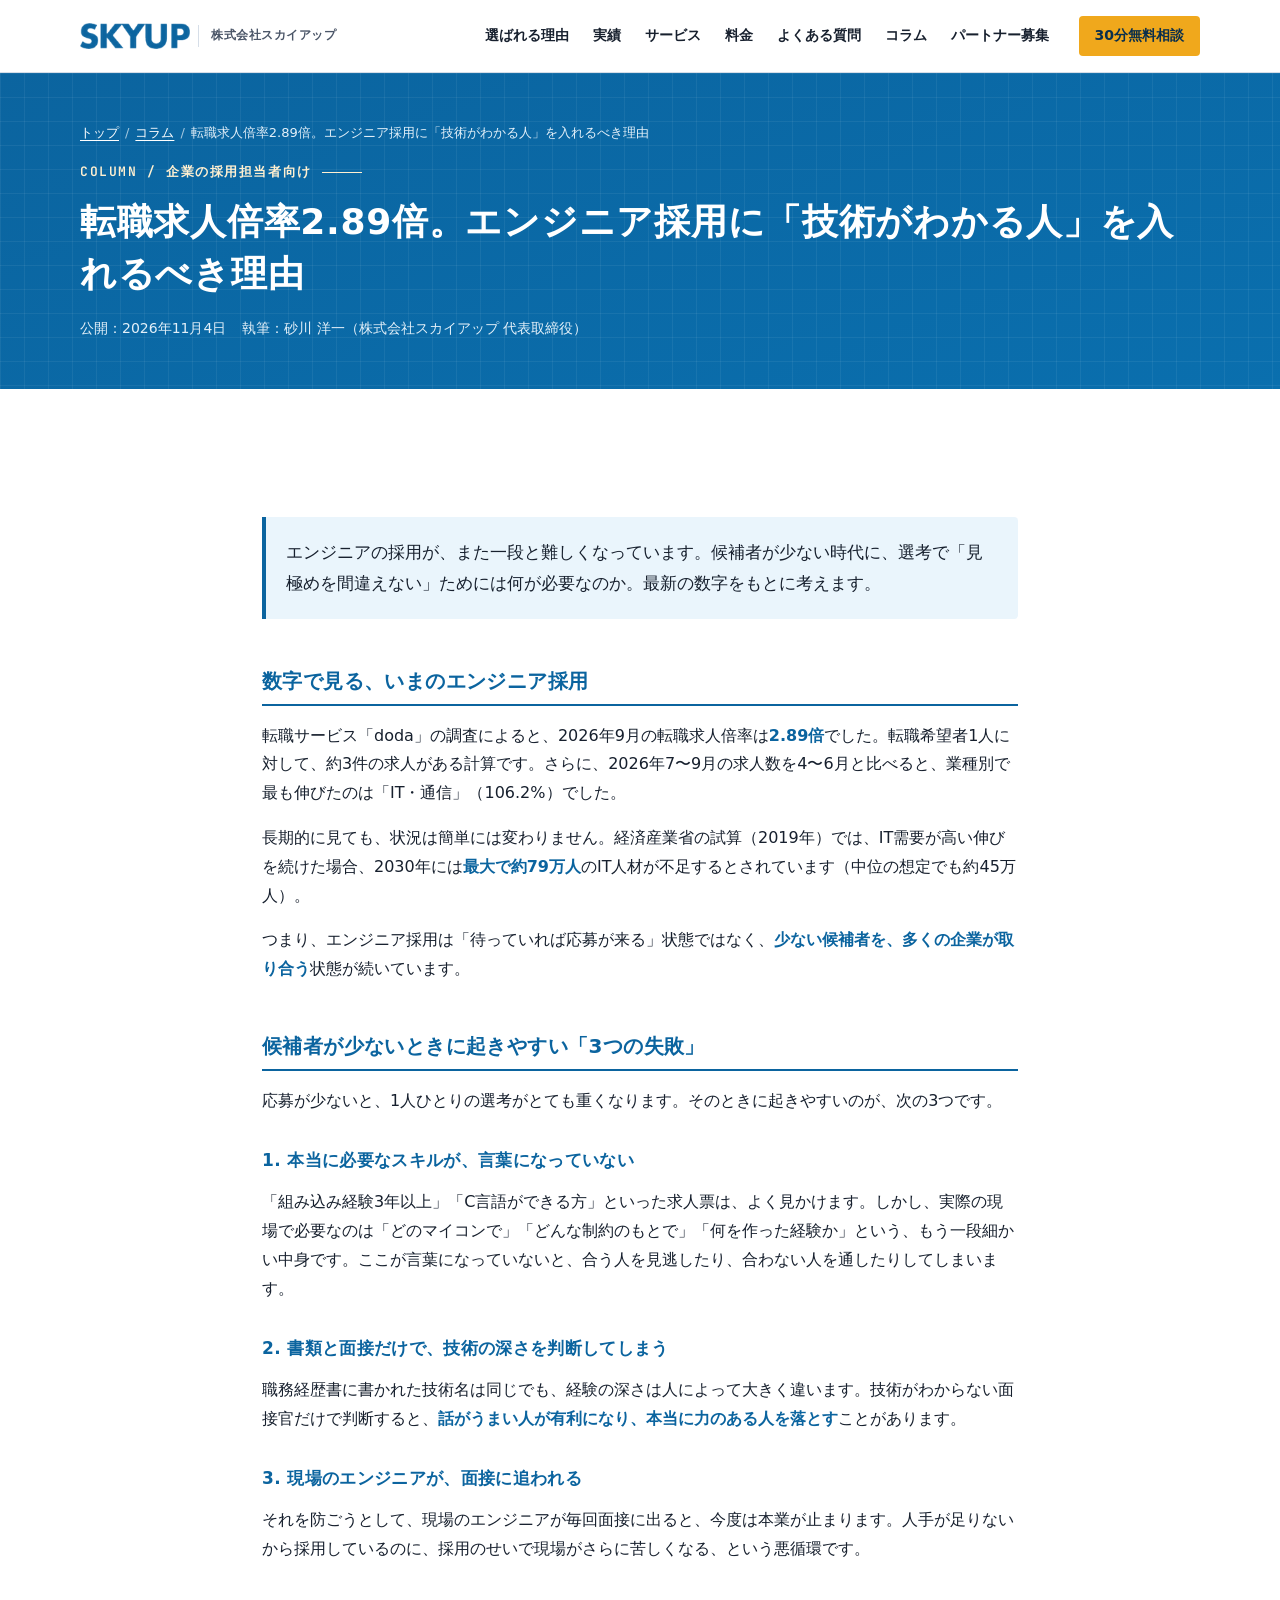
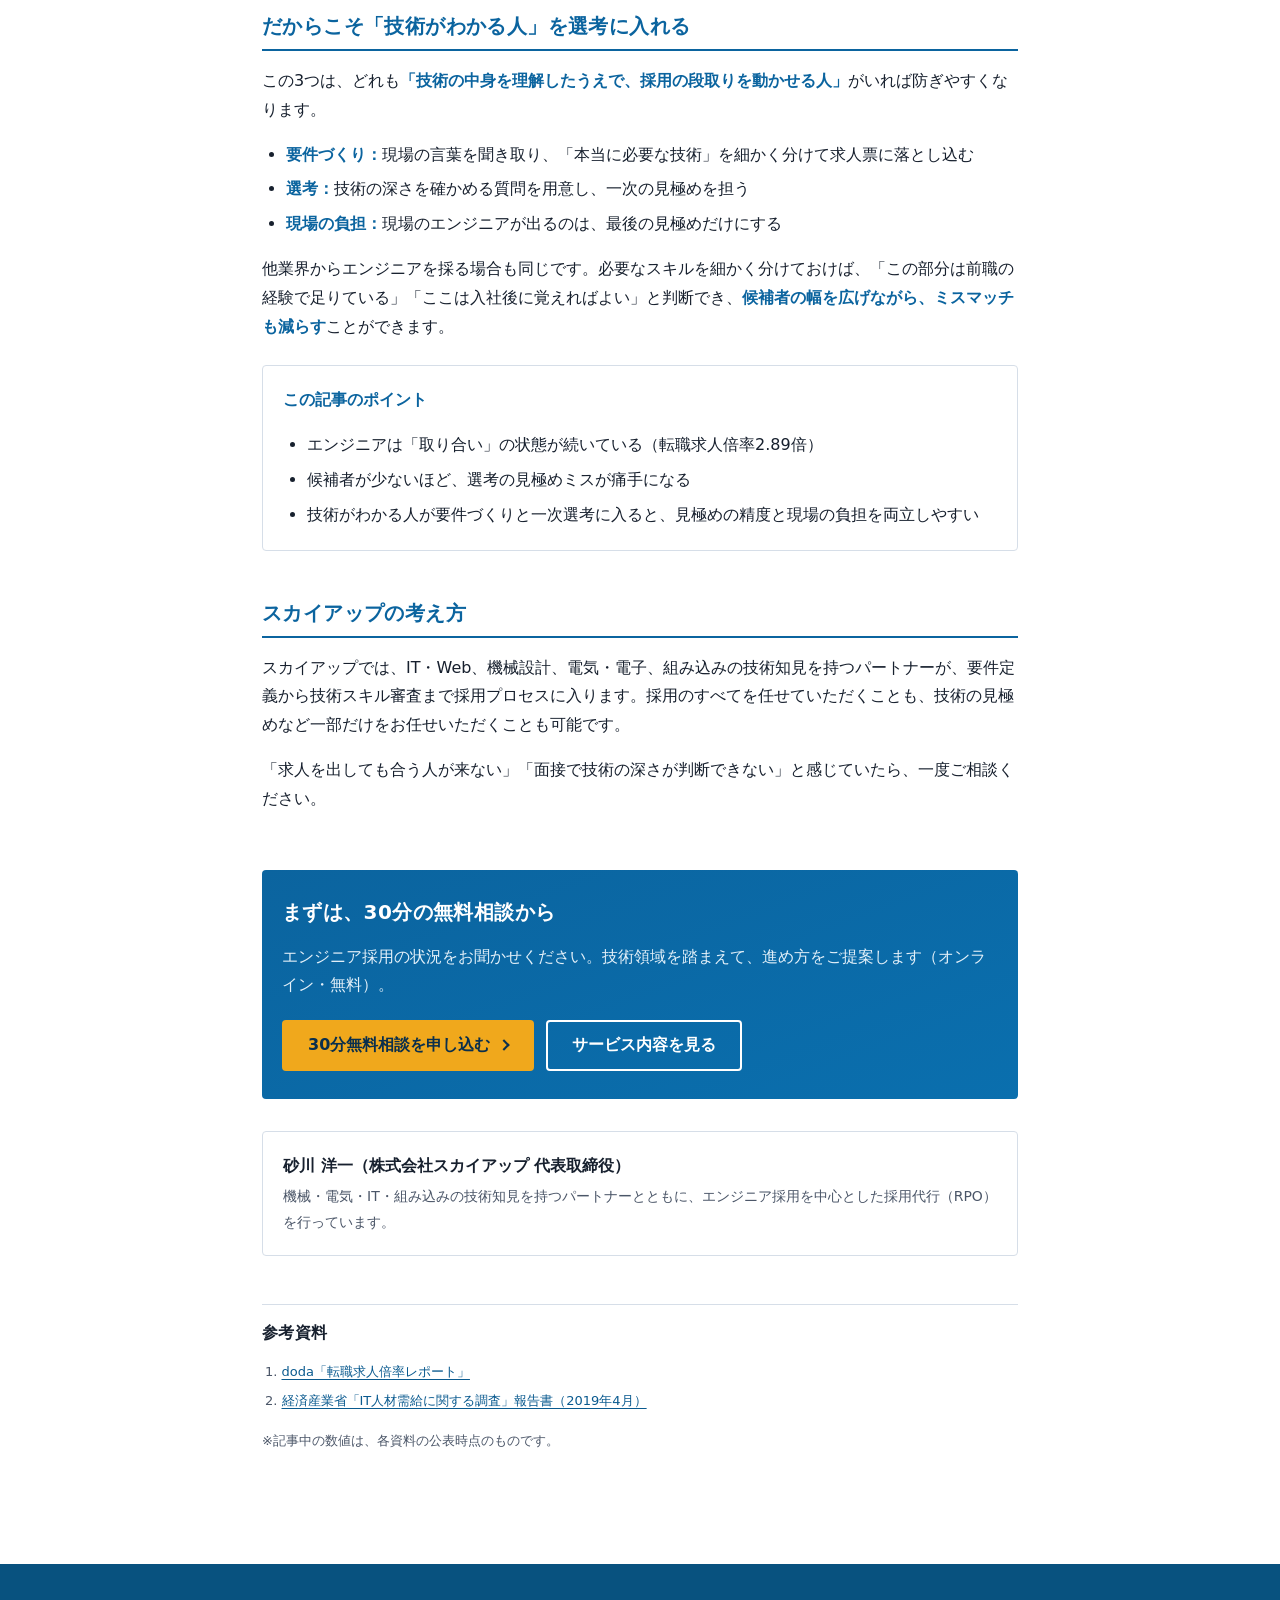
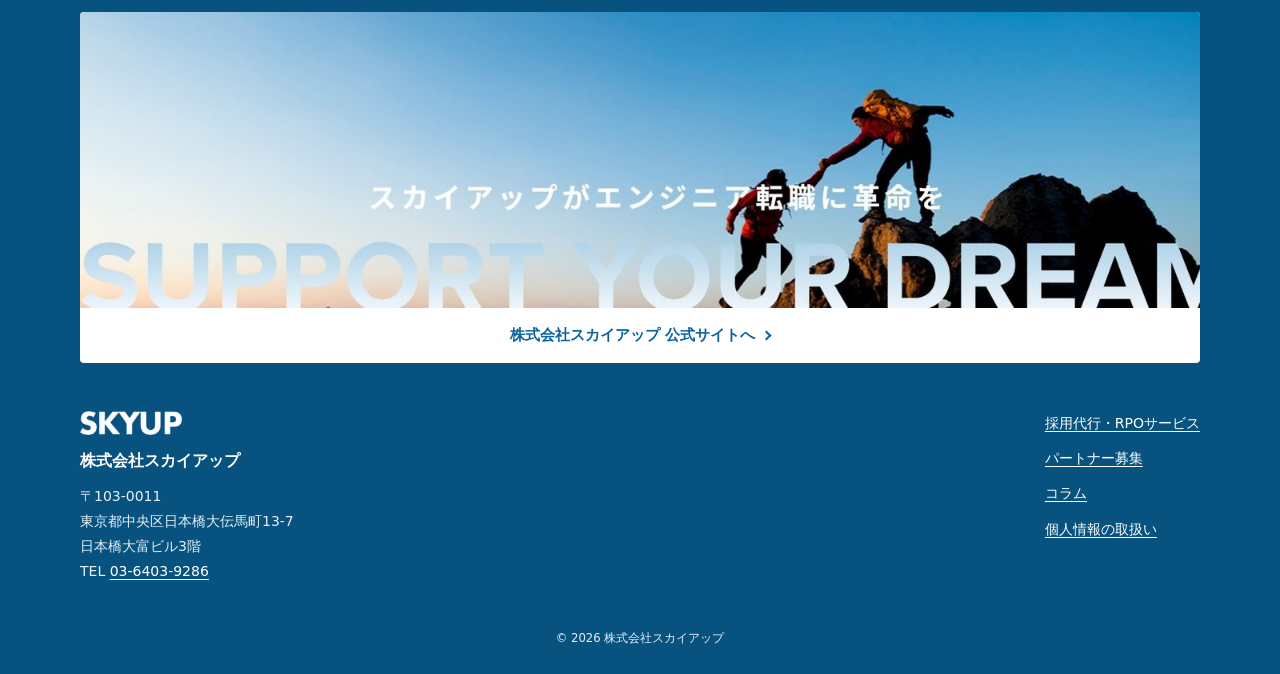
==== column-2026-11-engineer-hiring-tech-screening.html @ eaa18b68 "Add column section, first article draft, and content operations playbook Co-Authored-By: Claude Opus" ====
<!doctype html>
<html lang="ja">
<head>
  <meta charset="utf-8">
  <meta name="viewport" content="width=device-width, initial-scale=1">
  <title>転職求人倍率2.89倍。エンジニア採用に「技術がわかる人」を入れるべき理由｜株式会社スカイアップ</title>
  <meta name="description" content="2026年9月の転職求人倍率は2.89倍。候補者が少ない今、エンジニア採用で起きやすい3つの失敗と、技術がわかる人を選考に入れる効果を解説します。">
  <link rel="canonical" href="https://lp.skyupinc.com/column-2026-11-engineer-hiring-tech-screening.html">
  <meta property="og:type" content="article">
  <meta property="og:locale" content="ja_JP">
  <meta property="og:site_name" content="株式会社スカイアップ">
  <meta property="og:title" content="転職求人倍率2.89倍。エンジニア採用に「技術がわかる人」を入れるべき理由">
  <meta property="og:description" content="2026年9月の転職求人倍率は2.89倍。候補者が少ない今、エンジニア採用で起きやすい3つの失敗と、技術がわかる人を選考に入れる効果を解説します。">
  <meta property="og:url" content="https://lp.skyupinc.com/column-2026-11-engineer-hiring-tech-screening.html">
  <meta property="og:image" content="https://lp.skyupinc.com/assets/img/ogp.png">
  <meta name="twitter:card" content="summary_large_image">
  <meta name="theme-color" content="#0b649f">
  <link rel="icon" href="assets/img/favicon.svg" type="image/svg+xml">
  <link rel="icon" href="assets/img/favicon-32.png" sizes="32x32" type="image/png">
  <link rel="apple-touch-icon" href="assets/img/apple-touch-icon.png">
  <link rel="preconnect" href="https://fonts.googleapis.com">
  <link rel="preconnect" href="https://fonts.gstatic.com" crossorigin>
  <link rel="stylesheet" href="https://fonts.googleapis.com/css2?family=JetBrains+Mono:wght@400;600&display=swap">
  <link rel="stylesheet" href="assets/css/style.css">
  <script src="config.js" defer></script>
  <script src="assets/js/site.js" defer></script>
  <script type="application/ld+json">{"@context": "https://schema.org", "@type": "Article", "headline": "転職求人倍率2.89倍。エンジニア採用に「技術がわかる人」を入れるべき理由", "description": "2026年9月の転職求人倍率は2.89倍。候補者が少ない今、エンジニア採用で起きやすい3つの失敗と、技術がわかる人を選考に入れる効果を解説します。", "datePublished": "2026-11-04", "dateModified": "2026-11-04", "author": {"@type": "Person", "name": "砂川 洋一"}, "publisher": {"@type": "Organization", "name": "株式会社スカイアップ"}, "mainEntityOfPage": "https://lp.skyupinc.com/column-2026-11-engineer-hiring-tech-screening.html", "image": "https://lp.skyupinc.com/assets/img/ogp.png"}</script>
</head>
<body data-page="column">
  <a class="skip-link" href="#main">本文へスキップ</a>
  <header class="site-header" id="site-header">
    <noscript><div class="header-inner"><a class="brand" href="index.html">株式会社スカイアップ</a></div></noscript>
  </header>

  <main id="main">
    <section class="page-hero" aria-labelledby="page-title">
      <div class="container">
        <nav class="breadcrumb" aria-label="パンくずリスト"><ol><li><a href="index.html">トップ</a></li><li><a href="column.html">コラム</a></li><li>転職求人倍率2.89倍。エンジニア採用に「技術がわかる人」を入れるべき理由</li></ol></nav>
        <p class="eyebrow">COLUMN / 企業の採用担当者向け</p>
        <h1 class="page-title" id="page-title">転職求人倍率2.89倍。エンジニア採用に「技術がわかる人」を入れるべき理由</h1>
        <p class="article-meta"><span>公開：<time datetime="2026-11-04">2026年11月4日</time></span><span>執筆：砂川 洋一（株式会社スカイアップ 代表取締役）</span></p>
      </div>
    </section>
    <section class="section">
      <article class="container prose">
        <p class="article-lead">エンジニアの採用が、また一段と難しくなっています。候補者が少ない時代に、選考で「見極めを間違えない」ためには何が必要なのか。最新の数字をもとに考えます。</p>

        <h2>数字で見る、いまのエンジニア採用</h2>
        <p>転職サービス「doda」の調査によると、2026年9月の転職求人倍率は<strong>2.89倍</strong>でした。転職希望者1人に対して、約3件の求人がある計算です。さらに、2026年7〜9月の求人数を4〜6月と比べると、業種別で最も伸びたのは「IT・通信」（106.2%）でした。</p>
        <p>長期的に見ても、状況は簡単には変わりません。経済産業省の試算（2019年）では、IT需要が高い伸びを続けた場合、2030年には<strong>最大で約79万人</strong>のIT人材が不足するとされています（中位の想定でも約45万人）。</p>
        <p>つまり、エンジニア採用は「待っていれば応募が来る」状態ではなく、<strong>少ない候補者を、多くの企業が取り合う</strong>状態が続いています。</p>

        <h2>候補者が少ないときに起きやすい「3つの失敗」</h2>
        <p>応募が少ないと、1人ひとりの選考がとても重くなります。そのときに起きやすいのが、次の3つです。</p>
        <h3>1. 本当に必要なスキルが、言葉になっていない</h3>
        <p>「組み込み経験3年以上」「C言語ができる方」といった求人票は、よく見かけます。しかし、実際の現場で必要なのは「どのマイコンで」「どんな制約のもとで」「何を作った経験か」という、もう一段細かい中身です。ここが言葉になっていないと、合う人を見逃したり、合わない人を通したりしてしまいます。</p>
        <h3>2. 書類と面接だけで、技術の深さを判断してしまう</h3>
        <p>職務経歴書に書かれた技術名は同じでも、経験の深さは人によって大きく違います。技術がわからない面接官だけで判断すると、<strong>話がうまい人が有利になり、本当に力のある人を落とす</strong>ことがあります。</p>
        <h3>3. 現場のエンジニアが、面接に追われる</h3>
        <p>それを防ごうとして、現場のエンジニアが毎回面接に出ると、今度は本業が止まります。人手が足りないから採用しているのに、採用のせいで現場がさらに苦しくなる、という悪循環です。</p>

        <h2>だからこそ「技術がわかる人」を選考に入れる</h2>
        <p>この3つは、どれも<strong>「技術の中身を理解したうえで、採用の段取りを動かせる人」</strong>がいれば防ぎやすくなります。</p>
        <ul>
          <li><strong>要件づくり：</strong>現場の言葉を聞き取り、「本当に必要な技術」を細かく分けて求人票に落とし込む</li>
          <li><strong>選考：</strong>技術の深さを確かめる質問を用意し、一次の見極めを担う</li>
          <li><strong>現場の負担：</strong>現場のエンジニアが出るのは、最後の見極めだけにする</li>
        </ul>
        <p>他業界からエンジニアを採る場合も同じです。必要なスキルを細かく分けておけば、「この部分は前職の経験で足りている」「ここは入社後に覚えればよい」と判断でき、<strong>候補者の幅を広げながら、ミスマッチも減らす</strong>ことができます。</p>

        <div class="point-box">
          <p>この記事のポイント</p>
          <ul>
            <li>エンジニアは「取り合い」の状態が続いている（転職求人倍率2.89倍）</li>
            <li>候補者が少ないほど、選考の見極めミスが痛手になる</li>
            <li>技術がわかる人が要件づくりと一次選考に入ると、見極めの精度と現場の負担を両立しやすい</li>
          </ul>
        </div>

        <h2>スカイアップの考え方</h2>
        <p>スカイアップでは、IT・Web、機械設計、電気・電子、組み込みの技術知見を持つパートナーが、要件定義から技術スキル審査まで採用プロセスに入ります。採用のすべてを任せていただくことも、技術の見極めなど一部だけをお任せいただくことも可能です。</p>
        <p>「求人を出しても合う人が来ない」「面接で技術の深さが判断できない」と感じていたら、一度ご相談ください。</p>
        <aside class="article-cta">
          <h2>まずは、30分の無料相談から</h2>
          <p>エンジニア採用の状況をお聞かせください。技術領域を踏まえて、進め方をご提案します（オンライン・無料）。</p>
          <div class="btns">
            <a class="btn btn-accent btn-arrow" href="index.html#contact" data-cta="column-client">30分無料相談を申し込む</a>
            <a class="btn btn-ghost" href="index.html">サービス内容を見る</a>
          </div>
        </aside>
        <div class="author-box"><strong>砂川 洋一（株式会社スカイアップ 代表取締役）</strong>機械・電気・IT・組み込みの技術知見を持つパートナーとともに、エンジニア採用を中心とした採用代行（RPO）を行っています。</div>
        <section class="sources" aria-labelledby="src-title"><h2 id="src-title">参考資料</h2><ol><li><a href="https://doda.jp/guide/kyujin_bairitsu/" rel="noopener">doda「転職求人倍率レポート」</a></li><li><a href="https://www.meti.go.jp/policy/it_policy/jinzai/houkokusyo.pdf" rel="noopener">経済産業省「IT人材需給に関する調査」報告書（2019年4月）</a></li></ol>
          <p>※記事中の数値は、各資料の公表時点のものです。</p></section>
      </article>
    </section>
  </main>

  <footer class="site-footer" id="site-footer">
    <noscript><div class="container"><p>株式会社スカイアップ</p><p><a href="privacy.html">個人情報の取扱い</a></p></div></noscript>
  </footer>
</body>
</html>
---- assets/css/style.css ----
@charset "UTF-8";
/* =========================================================
   株式会社スカイアップ LP 共通スタイル
   - 色はすべて :root の変数で管理（ブランドカラー確定後はここだけ差し替え）
   - モバイルファースト（min-width で PC 向けを上書き）
   ========================================================= */

/* ---------- 1. デザイントークン ---------- */
:root {
  /* ▼ ブランドカラー（仮）: ここを差し替える */
  --color-primary: #0b649f;        /* メイン（ロゴの空色に合わせた青） */
  --color-primary-700: #0a5a8f;    /* リンク等の文字色 */
  --color-primary-050: #eaf5fc;    /* メインのごく薄い背景 */
  --color-brand-sky: #0081bb;      /* ロゴ背景の空色（装飾用。白文字は不可） */
  --hero-gradient: linear-gradient(160deg, #0b649f 0%, #0a6fae 100%);
  --color-accent-on-dark: #fff0d1; /* 青背景の上の小さな強調文字 */
  --color-accent: #f0a81c;         /* アクセント（CTA・強調） */
  --color-accent-hover: #ffbd3d;
  --color-on-accent: #0a2f4d;      /* アクセント上の文字色 */
  --color-accent-ink: #8a5800;     /* 白背景上でアクセント色の文字を使う場合 */

  /* ▼ ニュートラル */
  --color-bg: #ffffff;
  --color-bg-alt: #f2f8fc;
  --color-text: #17202e;
  --color-text-muted: #4b5668;
  --color-line: #d6dee8;
  --color-on-primary: #ffffff;
  --color-on-primary-muted: #e3f0f9;
  --color-grid: rgba(255, 255, 255, 0.06); /* 紺背景の方眼 */
  --color-grid-light: rgba(10, 61, 98, 0.05);

  /* ▼ 文字 */
  --font-sans: "Hiragino Sans", "Hiragino Kaku Gothic ProN", "Noto Sans JP", "Yu Gothic UI", "Yu Gothic", Meiryo, system-ui, sans-serif;
  --font-mono: "JetBrains Mono", ui-monospace, SFMono-Regular, Menlo, Consolas, monospace;

  /* ▼ 寸法 */
  --container: 1120px;
  --gutter: 20px;
  --radius: 4px;
  --header-h: 60px;
  --section-y: 72px;
}

/* ---------- 2. ベース ---------- */
*, *::before, *::after { box-sizing: border-box; }
html { -webkit-text-size-adjust: 100%; scroll-behavior: smooth; scroll-padding-top: calc(var(--header-h) + 12px); }
@media (prefers-reduced-motion: reduce) { html { scroll-behavior: auto; } }
body {
  margin: 0;
  background: var(--color-bg);
  color: var(--color-text);
  font-family: var(--font-sans);
  font-size: 16px;
  line-height: 1.8;
  overflow-wrap: anywhere;
  word-break: normal;
  line-break: strict;
}
img, svg, iframe { max-width: 100%; }
img { height: auto; display: block; }
h1, h2, h3, h4 { margin: 0; line-height: 1.45; font-feature-settings: "palt"; letter-spacing: 0.02em; }
p { margin: 0; }
ul, ol { margin: 0; padding: 0; }
figure { margin: 0; }
a { color: var(--color-primary-700); text-underline-offset: 3px; }
a:hover { text-decoration-thickness: 2px; }
:focus-visible { outline: 3px solid var(--color-accent); outline-offset: 2px; }
address { font-style: normal; }
.sr-only {
  position: absolute; width: 1px; height: 1px; padding: 0; margin: -1px;
  overflow: hidden; clip: rect(0 0 0 0); white-space: nowrap; border: 0;
}
.skip-link {
  position: absolute; left: 8px; top: -60px; z-index: 100;
  background: var(--color-accent); color: var(--color-on-accent);
  padding: 8px 14px; font-weight: 700; border-radius: var(--radius);
}
.skip-link:focus { top: 8px; }
/* 日本語の改行位置を整える: 塊ごとに折り返す */
.kw { display: inline-block; }
.mono { font-family: var(--font-mono); }
.only-pc { display: none; }

.container { width: 100%; max-width: calc(var(--container) + var(--gutter) * 2); margin: 0 auto; padding: 0 var(--gutter); }
.section { padding: var(--section-y) 0; }
.section-alt { background: var(--color-bg-alt); }
.section-dark { background: var(--color-primary); color: var(--color-on-primary); }

/* ---------- 3. ボタン ---------- */
.btn {
  display: inline-flex; align-items: center; justify-content: center; gap: 10px;
  min-height: 48px; padding: 12px 24px;
  border: 2px solid transparent; border-radius: var(--radius);
  font-weight: 700; font-size: 1rem; line-height: 1.4; text-decoration: none; text-align: center;
  transition: background-color .15s, transform .15s;
}
.btn-accent { background: var(--color-accent); color: var(--color-on-accent); }
.btn-accent:hover { background: var(--color-accent-hover); }
.btn-ghost { border-color: currentColor; color: inherit; }
.btn-lg { min-height: 60px; padding: 16px 32px; font-size: 1.0625rem; width: 100%; max-width: 420px; }
.btn-sm { min-height: 40px; padding: 8px 14px; font-size: .875rem; }
.btn-arrow::after { content: ""; width: 8px; height: 8px; border-top: 2px solid currentColor; border-right: 2px solid currentColor; transform: rotate(45deg); }

/* ---------- 4. ヘッダー ---------- */
.site-header {
  position: sticky; top: 0; z-index: 50;
  min-height: var(--header-h);
  background: rgba(255, 255, 255, .97);
  border-bottom: 1px solid var(--color-line);
}
.header-inner {
  max-width: calc(var(--container) + var(--gutter) * 2); margin: 0 auto;
  height: var(--header-h); padding: 0 var(--gutter);
  display: flex; align-items: center; gap: 12px;
}
.brand { display: flex; align-items: center; gap: 8px; color: var(--color-primary); text-decoration: none; font-weight: 700; margin-right: auto; }
.brand-logo { height: 22px; width: auto; display: block; }
.brand-sub { display: none; font-size: .75rem; color: var(--color-text-muted); font-weight: 600; letter-spacing: .04em; white-space: nowrap; }
.footer-logo { height: 24px; width: auto; margin-bottom: 12px; }
.brand-text { font-size: .875rem; letter-spacing: .02em; white-space: nowrap; }
.header-cta { white-space: nowrap; }
.menu-btn {
  width: 44px; height: 44px; margin-right: -8px; padding: 0; flex: none;
  background: none; border: 0; color: var(--color-primary); cursor: pointer;
  display: grid; place-items: center;
}
.menu-bars, .menu-bars::before, .menu-bars::after {
  display: block; width: 22px; height: 2px; background: currentColor; position: relative; transition: transform .2s, background-color .2s;
}
.menu-bars::before, .menu-bars::after { content: ""; position: absolute; left: 0; }
.menu-bars::before { top: -7px; }
.menu-bars::after { top: 7px; }
.is-open .menu-bars { background: transparent; }
.is-open .menu-bars::before { transform: translateY(7px) rotate(45deg); }
.is-open .menu-bars::after { transform: translateY(-7px) rotate(-45deg); }
.gnav {
  display: none;
  position: absolute; left: 0; right: 0; top: var(--header-h);
  background: var(--color-bg); border-bottom: 1px solid var(--color-line);
  box-shadow: 0 12px 24px rgba(10, 61, 98, .08);
}
.is-open .gnav { display: block; }
.gnav ul { list-style: none; padding: 8px var(--gutter) 16px; }
.gnav a {
  display: block; padding: 14px 4px; border-bottom: 1px solid var(--color-line);
  color: var(--color-text); text-decoration: none; font-weight: 700;
}

/* ---------- 5. 見出し・共通パーツ ---------- */
.section-head { margin-bottom: 40px; }
.eyebrow {
  display: flex; align-items: center; gap: 10px;
  font-family: var(--font-mono); font-size: .8125rem; font-weight: 600; letter-spacing: .12em;
  color: var(--color-primary-700); margin-bottom: 12px;
}
.eyebrow::after { content: ""; flex: 0 0 40px; height: 1px; background: currentColor; }
.section-dark .eyebrow { color: var(--color-accent-on-dark); }
.section-title { font-size: clamp(1.5rem, 1.1rem + 1.8vw, 2.125rem); color: var(--color-primary); }
.section-dark .section-title { color: var(--color-on-primary); }
.section-lead { margin-top: 16px; color: var(--color-text-muted); max-width: 46em; }
.section-dark .section-lead { color: var(--color-on-primary-muted); }
.note { margin-top: 20px; font-size: .8125rem; color: var(--color-text-muted); }
.todo { /* 【要記入】の目印。公開前にすべて差し替えること */
  display: inline; background: #fff4d6; color: #6b4500; padding: 0 .25em; border-radius: 2px; font-weight: 700;
}
.section-dark .todo { background: #4a3a10; color: #ffe2a3; }

/* 図面風のコーナーマーク付きカード */
.card {
  position: relative; background: var(--color-bg);
  border: 1px solid var(--color-line); border-radius: var(--radius);
  padding: 24px 20px;
}
.card::before, .card::after {
  content: ""; position: absolute; width: 10px; height: 10px; border-color: var(--color-primary); border-style: solid;
}
.card::before { top: -1px; left: -1px; border-width: 2px 0 0 2px; }
.card::after { bottom: -1px; right: -1px; border-width: 0 2px 2px 0; }
.card-title { font-size: 1.125rem; color: var(--color-primary); }
.card-text { margin-top: 8px; color: var(--color-text-muted); font-size: .9375rem; }
.card-id { font-family: var(--font-mono); font-size: .75rem; color: var(--color-text-muted); letter-spacing: .1em; margin-bottom: 6px; display: block; }

.grid { display: grid; gap: 16px; list-style: none; }

/* 画像差し替え枠 */
.ph-frame {
  display: grid; place-items: center; text-align: center;
  aspect-ratio: 3 / 2; width: 100%;
  border: 1px dashed #9aa8ba; border-radius: var(--radius);
  background:
    linear-gradient(var(--color-grid-light) 1px, transparent 1px) 0 0 / 16px 16px,
    linear-gradient(90deg, var(--color-grid-light) 1px, transparent 1px) 0 0 / 16px 16px,
    var(--color-primary-050);
  color: var(--color-text-muted); font-size: .8125rem; padding: 16px;
}
.ph-frame .mono { display: block; font-size: .75rem; letter-spacing: .08em; }

/* タグ */
.tags { display: flex; flex-wrap: wrap; gap: 8px; list-style: none; }
.tag {
  display: inline-block; padding: 4px 12px; border: 1px solid currentColor; border-radius: 2px;
  font-size: .8125rem; font-weight: 700; line-height: 1.6;
}

/* ---------- 6. ヒーロー ---------- */
.hero {
  position: relative; overflow: hidden;
  background:
    linear-gradient(var(--color-grid) 1px, transparent 1px) 0 0 / 24px 24px,
    linear-gradient(90deg, var(--color-grid) 1px, transparent 1px) 0 0 / 24px 24px,
    var(--hero-gradient);
  color: var(--color-on-primary);
  padding: 48px 0 56px;
}
.hero-inner { display: grid; gap: 32px; align-items: center; }
.hero-label { font-family: var(--font-mono); font-size: .75rem; letter-spacing: .14em; color: var(--color-accent-on-dark); margin-bottom: 16px; }
.hero-title { font-size: clamp(1.75rem, 1.1rem + 3.4vw, 3rem); line-height: 1.4; letter-spacing: .03em; }
.hero-lead { margin-top: 20px; color: var(--color-on-primary-muted); font-size: 1rem; max-width: 34em; }
.hero .tags { margin-top: 24px; color: var(--color-on-primary); }
.hero .tag { border-color: rgba(255, 255, 255, .4); font-weight: 600; }
.hero-cta { margin-top: 32px; display: flex; flex-direction: column; gap: 10px; }
.hero-cta-note { font-size: .8125rem; color: var(--color-on-primary-muted); }
.hero-visual { max-width: 420px; width: 100%; margin: 0 auto; }
.hero-visual svg { display: block; width: 100%; height: auto; }

/* 回路図風ダイアグラム */
.dg-trace { fill: none; stroke: rgba(255, 255, 255, .35); stroke-width: 1.5; }
.dg-via { fill: var(--color-accent); }
.dg-node { fill: var(--color-primary); stroke: rgba(255, 255, 255, .7); stroke-width: 1.5; }
.dg-core { fill: var(--color-accent); }
.dg-icon { fill: none; stroke: #fff; stroke-width: 2; stroke-linecap: round; stroke-linejoin: round; }
.dg-label { fill: #fff; font-family: var(--font-sans); font-size: 13px; font-weight: 700; }
.dg-sub { fill: var(--color-on-primary-muted); font-family: var(--font-mono); font-size: 9px; letter-spacing: .1em; }
.dg-core-text { fill: var(--color-on-accent); font-family: var(--font-sans); font-size: 13px; font-weight: 700; }

/* ---------- 7. 課題 ---------- */
.problems .grid { grid-template-columns: 1fr; }
.problem-card .card-title { display: flex; gap: 10px; align-items: baseline; }

/* ---------- 8. 選ばれる理由 ---------- */
.reasons-list { display: grid; gap: 56px; counter-reset: reason; list-style: none; }
.reason { display: grid; gap: 24px; align-items: center; }
.reason-num { font-family: var(--font-mono); font-size: .8125rem; font-weight: 600; letter-spacing: .12em; color: var(--color-accent-ink); }
.reason-title { margin-top: 6px; font-size: clamp(1.25rem, 1.05rem + .9vw, 1.625rem); color: var(--color-primary); }
.reason-text { margin-top: 12px; color: var(--color-text-muted); }
.reason-points { margin-top: 16px; list-style: none; display: grid; gap: 8px; }
.reason-points li { position: relative; padding-left: 20px; }
.reason-points li::before { content: ""; position: absolute; left: 2px; top: .7em; width: 8px; height: 8px; background: var(--color-accent); }
.reason-figure { background: var(--color-bg); border: 1px solid var(--color-line); border-radius: var(--radius); padding: 20px; }
.reason-figure figcaption { margin-top: 12px; font-size: .75rem; color: var(--color-text-muted); }

/* 4領域グリッド */
.domains { display: grid; grid-template-columns: repeat(2, 1fr); gap: 12px; list-style: none; }
.domain {
  display: flex; flex-direction: column; align-items: flex-start; gap: 8px;
  padding: 16px 14px; border: 1px solid var(--color-line); border-radius: var(--radius); background: var(--color-bg);
}
.domain svg { width: 40px; height: 40px; color: var(--color-primary); }
.domain-name { font-weight: 700; color: var(--color-primary); line-height: 1.5; font-size: .9375rem; }
.domain-code { font-family: var(--font-mono); font-size: .6875rem; color: var(--color-text-muted); letter-spacing: .08em; }
.icon-stroke { fill: none; stroke: currentColor; stroke-width: 2.4; stroke-linecap: round; stroke-linejoin: round; }

/* 因数分解の概念図 */
.tree { display: grid; gap: 8px; }
.tree-row { display: grid; grid-template-columns: 88px 1fr; align-items: center; gap: 12px; }
.tree-label { font-size: .75rem; font-weight: 700; color: var(--color-text-muted); text-align: right; }
.tree-nodes { display: flex; gap: 6px; }
.tree-node { flex: 1; height: 28px; border: 1px solid var(--color-primary-700); border-radius: 2px; background: var(--color-primary-050); }
.tree-row:first-child .tree-node { background: var(--color-primary); }
.tree-row:last-child .tree-node { background: var(--color-accent); border-color: var(--color-accent); height: 20px; }
.tree-arrow { margin-left: 100px; height: 14px; border-left: 1px dashed var(--color-text-muted); }

/* 工程フロー */
.process { list-style: none; display: grid; gap: 0; counter-reset: p; }
.process li {
  position: relative; padding: 10px 12px 10px 44px; font-weight: 700; color: var(--color-primary);
  border-left: 2px solid var(--color-primary); margin-left: 14px;
}
.process li::before {
  counter-increment: p; content: counter(p, decimal-leading-zero);
  position: absolute; left: -15px; top: 50%; transform: translateY(-50%);
  width: 28px; height: 28px; display: grid; place-items: center;
  background: var(--color-bg); border: 2px solid var(--color-primary); border-radius: 50%;
  font-family: var(--font-mono); font-size: .6875rem;
}
.process-note { margin-top: 12px; padding: 10px 12px; border: 1px dashed var(--color-accent-ink); color: var(--color-accent-ink); font-size: .8125rem; font-weight: 700; border-radius: var(--radius); }

/* ---------- 9. 実績 ---------- */
.stats { display: grid; gap: 1px; background: rgba(255, 255, 255, .18); border: 1px solid rgba(255, 255, 255, .18); list-style: none; }
.stat { background: var(--color-primary); padding: 24px 20px; }
.stat-label { font-size: .875rem; color: var(--color-on-primary-muted); }
.stat-value { margin-top: 4px; font-family: var(--font-mono); font-weight: 600; font-size: 2.5rem; line-height: 1.2; color: var(--color-on-primary); }
.stat-value small { font-family: var(--font-sans); font-size: 1rem; margin-left: 4px; font-weight: 700; }
.stat-prefix { font-family: var(--font-sans); font-size: 1rem; margin-right: 4px; font-weight: 700; }
.results-sub { margin-top: 48px; font-size: 1.125rem; }
.industries { margin-top: 16px; }
.industries .tag { border-color: rgba(255, 255, 255, .35); font-weight: 600; }
.case {
  margin-top: 48px; padding: 24px 20px; border: 1px solid rgba(255, 255, 255, .3); border-radius: var(--radius);
  display: grid; gap: 12px;
}
.case-label { font-family: var(--font-mono); font-size: .75rem; letter-spacing: .14em; color: var(--color-accent-on-dark); }
.case-title { font-size: 1.25rem; }
.case-text { color: var(--color-on-primary-muted); }
.section-dark .note { color: var(--color-on-primary-muted); }

/* ---------- 10. サービス ---------- */
.services .grid { grid-template-columns: 1fr; }
.service-card { padding: 28px 20px; }
.service-list { margin-top: 16px; list-style: none; display: grid; gap: 0; }
.service-list li { padding: 10px 0 10px 18px; border-top: 1px solid var(--color-line); position: relative; font-size: .9375rem; }
.service-list li::before { content: ""; position: absolute; left: 0; top: 23px; width: 8px; height: 2px; background: var(--color-primary); }
.service-list .is-key { font-weight: 700; color: var(--color-primary); }
.badge {
  display: inline-block; margin-left: 6px; padding: 0 8px; font-size: .6875rem; font-weight: 700; line-height: 1.8; vertical-align: 1px;
  background: var(--color-accent); color: var(--color-on-accent); border-radius: 2px;
}

/* ---------- 11. 導入の流れ ---------- */
.steps { list-style: none; display: grid; gap: 12px; counter-reset: step; }
.step { position: relative; padding: 20px 20px 20px 72px; background: var(--color-bg); border: 1px solid var(--color-line); border-radius: var(--radius); }
.step::before {
  counter-increment: step; content: "STEP" counter(step, decimal-leading-zero);
  position: absolute; left: 0; top: 0; bottom: 0; width: 56px;
  display: grid; place-items: center; text-align: center;
  font-family: var(--font-mono); font-size: .6875rem; font-weight: 600; line-height: 1.3; letter-spacing: .04em;
  background: var(--color-primary); color: var(--color-on-primary); border-radius: var(--radius) 0 0 var(--radius);
  padding: 0 6px; word-break: break-all;
}
.step-title { font-size: 1.0625rem; color: var(--color-primary); }
.step-text { margin-top: 4px; font-size: .875rem; color: var(--color-text-muted); }

/* ---------- 12. 料金 ---------- */
.plans { display: grid; gap: 20px; }
.plan { padding: 32px 20px 28px; display: flex; flex-direction: column; gap: 12px; }
.plan.is-recommended { border: 2px solid var(--color-primary); }
.plan-badge {
  position: absolute; top: -14px; left: 20px;
  background: var(--color-accent); color: var(--color-on-accent);
  font-size: .8125rem; font-weight: 700; padding: 2px 12px; border-radius: 2px;
}
.plan-type { font-family: var(--font-mono); font-size: .75rem; letter-spacing: .1em; color: var(--color-text-muted); }
.plan-name { font-size: 1.375rem; color: var(--color-primary); }
.plan-model { font-weight: 700; }
.plan-price { padding: 12px 0; border-top: 1px solid var(--color-line); border-bottom: 1px solid var(--color-line); font-size: 1.125rem; font-weight: 700; color: var(--color-primary); }
.plan-for { font-size: .9375rem; color: var(--color-text-muted); }
.plan-for strong { color: var(--color-text); }

/* ---------- 13. FAQ ---------- */
.faq-list { display: grid; gap: 12px; max-width: 860px; }
.faq-item { border: 1px solid var(--color-line); border-radius: var(--radius); background: var(--color-bg); }
.faq-item summary {
  list-style: none; cursor: pointer; position: relative;
  padding: 18px 52px 18px 52px; font-weight: 700; color: var(--color-primary);
}
.faq-item summary::-webkit-details-marker { display: none; }
.faq-item summary::before { content: "Q"; position: absolute; left: 18px; top: 16px; font-family: var(--font-mono); font-weight: 600; color: var(--color-accent-ink); font-size: 1.125rem; }
.faq-item summary::after {
  content: ""; position: absolute; right: 22px; top: 50%; width: 10px; height: 10px; margin-top: -7px;
  border-right: 2px solid currentColor; border-bottom: 2px solid currentColor; transform: rotate(45deg); transition: transform .2s;
}
.faq-item[open] summary::after { transform: rotate(-135deg); margin-top: -2px; }
.faq-answer { position: relative; padding: 0 20px 20px 52px; color: var(--color-text-muted); }
.faq-answer::before { content: "A"; position: absolute; left: 18px; top: -2px; font-family: var(--font-mono); font-weight: 600; color: var(--color-primary-700); font-size: 1.125rem; }

/* ---------- 14. CTA・フォーム ---------- */
.cta-section .section-head { text-align: left; }
.form-wrap { background: var(--color-bg); color: var(--color-text); border-radius: var(--radius); padding: 8px; }
.form-iframe { display: block; width: 100%; border: 0; }
.form-pending { padding: 40px 20px; text-align: center; border: 1px dashed var(--color-line); border-radius: var(--radius); }
.form-pending-title { font-weight: 700; font-size: 1.125rem; color: var(--color-primary); margin-bottom: 8px; }
.form-privacy { margin-top: 16px; font-size: .875rem; }
.section-dark .form-privacy a { color: #fff; }
.cta-points { margin-top: 20px; list-style: none; display: grid; gap: 8px; }
.cta-points li { position: relative; padding-left: 26px; }
.cta-points li::before {
  content: ""; position: absolute; left: 2px; top: .55em; width: 12px; height: 7px;
  border-left: 2px solid var(--color-accent); border-bottom: 2px solid var(--color-accent); transform: rotate(-45deg);
}

/* スマホ追従CTA */
.sticky-cta {
  position: fixed; left: 0; right: 0; bottom: 0; z-index: 40;
  padding: 10px var(--gutter) calc(10px + env(safe-area-inset-bottom));
  background: rgba(11, 100, 159, .97);
  transform: translateY(110%); transition: transform .25s;
}
.sticky-cta.is-visible { transform: translateY(0); }
.sticky-cta .btn { width: 100%; }

/* ---------- 15. フッター ---------- */
.site-footer { background: #08527f; color: var(--color-on-primary-muted); padding: 48px 0 24px; font-size: .875rem; }
body:has(.sticky-cta) .site-footer { padding-bottom: calc(24px + 80px); }
.footer-inner { display: grid; gap: 32px; }
.corp-banner { display: block; margin-bottom: 48px; border-radius: var(--radius); overflow: hidden; background: #fff; text-decoration: none; }
.corp-banner img { width: 100%; height: auto; }
.corp-banner-text { display: flex; justify-content: center; align-items: center; gap: 8px; padding: 14px 16px; color: var(--color-primary) !important; font-weight: 700; font-size: .9375rem; }
.corp-banner-text::after { content: ""; width: 7px; height: 7px; border-top: 2px solid currentColor; border-right: 2px solid currentColor; transform: rotate(45deg); }
.corp-banner:hover .corp-banner-text { text-decoration: underline; }
.footer-name { color: #fff; font-weight: 700; font-size: 1rem; margin-bottom: 8px; }
.site-footer a { color: #fff; }
.footer-nav ul { list-style: none; display: grid; gap: 10px; }
.copyright { text-align: center; margin-top: 40px; color: var(--color-on-primary-muted); }

/* ---------- 16. 下層ページ（thanks / privacy） ---------- */
.page-hero {
  background:
    linear-gradient(var(--color-grid) 1px, transparent 1px) 0 0 / 24px 24px,
    linear-gradient(90deg, var(--color-grid) 1px, transparent 1px) 0 0 / 24px 24px,
    var(--hero-gradient);
  color: var(--color-on-primary); padding: 48px 0;
}
.page-hero .eyebrow { color: var(--color-accent-on-dark); }
.page-title { font-size: clamp(1.5rem, 1.2rem + 1.5vw, 2.25rem); }
.prose { max-width: 820px; }
.prose h2 { font-size: 1.25rem; color: var(--color-primary); margin-top: 48px; padding-bottom: 8px; border-bottom: 2px solid var(--color-primary); }
.prose h2:first-child { margin-top: 0; }
.prose p, .prose ul, .prose dl { margin-top: 16px; }
.prose dl { display: grid; grid-template-columns: 7em 1fr; gap: 8px 16px; }
.prose dt { font-weight: 700; }
.prose dd { margin: 0; }
.prose ul { padding-left: 1.5em; }
.prose li + li { margin-top: 6px; }
.thanks-box { max-width: 720px; text-align: center; margin: 0 auto; }
.thanks-box .btns { margin-top: 32px; display: flex; flex-direction: column; gap: 12px; align-items: center; }
.thanks-icon { width: 64px; height: 64px; margin: 0 auto 24px; color: var(--color-primary); }

/* ---------- 17. パートナーページ固有 ---------- */
.photo-band { position: relative; margin: 0; height: 180px; overflow: hidden; background: var(--color-primary); }
.photo-band img { width: 100%; height: 100%; object-fit: cover; object-position: 62% 100%; }
.photo-band::after { content: ""; position: absolute; inset: 0; pointer-events: none;
  background: linear-gradient(to bottom, rgba(10,111,174,.45) 0%, rgba(10,111,174,0) 25%, rgba(255,255,255,0) 86%, rgba(255,255,255,1) 100%); }
@media (min-width: 1024px) { .photo-band { height: 300px; } }
.target-list { display: grid; gap: 16px; grid-template-columns: 1fr; list-style: none; }
.style-table { width: 100%; border-collapse: collapse; background: var(--color-bg); }
.style-table th, .style-table td { padding: 16px; border: 1px solid var(--color-line); text-align: left; vertical-align: top; }
.style-table th { width: 32%; background: var(--color-primary-050); color: var(--color-primary); font-weight: 700; white-space: nowrap; }
.project-grid { display: grid; gap: 16px; grid-template-columns: 1fr; list-style: none; }
.target-list, .domains, .steps, .plans { list-style: none; }
.project-card .ph-line { height: 10px; background: var(--color-primary-050); border-radius: 2px; margin-top: 10px; }
.project-card .ph-line:nth-child(odd) { width: 70%; }

/* =========================================================
   タブレット以上
   ========================================================= */
@media (min-width: 600px) {
  :root { --gutter: 28px; }
  .problems .grid { grid-template-columns: repeat(2, 1fr); }
  .services .grid { grid-template-columns: repeat(2, 1fr); }
  .stats { grid-template-columns: repeat(3, 1fr); }
  .steps { grid-template-columns: repeat(2, 1fr); }
  .domains { grid-template-columns: repeat(4, 1fr); }
  .reason-figure .domains { grid-template-columns: repeat(2, 1fr); }
  .target-list { grid-template-columns: repeat(3, 1fr); }
  .project-grid { grid-template-columns: repeat(3, 1fr); }
  .hero-cta { flex-direction: row; align-items: center; gap: 20px; }
  .btn-lg { width: auto; }
  .thanks-box .btns { flex-direction: row; justify-content: center; }
}

/* =========================================================
   PC
   ========================================================= */
@media (min-width: 1024px) {
  :root { --header-h: 72px; --section-y: 112px; --gutter: 32px; }
  .only-pc { display: inline; }
  .only-sp { display: none; }
  .menu-btn { display: none; }
  .gnav { display: block; position: static; background: none; border: 0; box-shadow: none; }
  .gnav ul { display: flex; gap: 4px; padding: 0; }
  .gnav a { border: 0; padding: 8px 10px; font-size: .875rem; color: var(--color-text); }
  .gnav a:hover { color: var(--color-primary-700); text-decoration: underline; }
  .brand-logo { height: 26px; }
  .brand-sub { display: inline; padding-left: 12px; border-left: 1px solid var(--color-line); }
  .header-cta { margin-left: 8px; }

  .hero { padding: 96px 0 104px; }
  .hero-inner { grid-template-columns: 1.15fr .85fr; gap: 56px; }
  .hero-visual { max-width: 460px; }

  .section-head { margin-bottom: 56px; }
  .problems .grid { grid-template-columns: repeat(3, 1fr); gap: 20px; }
  .card { padding: 28px 24px; }

  .reason { grid-template-columns: 1fr 1fr; gap: 56px; }
  .reason:nth-child(even) .reason-body { order: 2; }
  .reasons-list { gap: 88px; }

  .services .grid { grid-template-columns: repeat(4, 1fr); }
  .steps { grid-template-columns: repeat(4, 1fr); }
  .step { padding: 64px 20px 24px; }
  .step::before { right: 0; bottom: auto; width: auto; height: 40px; border-radius: var(--radius) var(--radius) 0 0; }
  .plans { grid-template-columns: 1fr 1fr; gap: 32px; }
  .case { grid-template-columns: 220px 1fr; align-items: start; padding: 32px; }
  .case-label { grid-row: span 2; }

  .cta-inner { display: grid; grid-template-columns: .8fr 1.2fr; gap: 56px; align-items: start; }
  .sticky-cta { display: none; }
  body:has(.sticky-cta) .site-footer { padding-bottom: 24px; }
  .footer-inner { grid-template-columns: 1fr auto; }
}

/* =========================================================
   コラム
   ========================================================= */
.breadcrumb { font-size: .8125rem; margin-bottom: 16px; color: var(--color-on-primary-muted); }
.breadcrumb a { color: #fff; }
.breadcrumb ol { list-style: none; display: flex; flex-wrap: wrap; gap: 6px; }
.breadcrumb li + li::before { content: "/"; margin-right: 6px; opacity: .7; }
.article-meta { margin-top: 16px; font-size: .875rem; color: var(--color-on-primary-muted); display: flex; flex-wrap: wrap; gap: 4px 16px; }
.article-lead { font-size: 1.0625rem; color: var(--color-text); padding: 20px; background: var(--color-primary-050); border-left: 4px solid var(--color-primary); border-radius: 0 var(--radius) var(--radius) 0; }
.prose h3 { font-size: 1.0625rem; color: var(--color-primary); margin-top: 32px; }
.prose ol { margin-top: 16px; padding-left: 1.5em; }
.prose strong { color: var(--color-primary); }
.prose blockquote { margin: 16px 0 0; padding: 12px 16px; border-left: 3px solid var(--color-line); color: var(--color-text-muted); }
.point-box { margin-top: 24px; padding: 20px; border: 1px solid var(--color-line); border-radius: var(--radius); background: var(--color-bg); }
.point-box p:first-child { margin-top: 0; font-weight: 700; color: var(--color-primary); }
.sources { margin-top: 48px; padding-top: 16px; border-top: 1px solid var(--color-line); font-size: .8125rem; color: var(--color-text-muted); }
.sources h2 { font-size: 1rem !important; border: 0 !important; margin-top: 0 !important; padding: 0 !important; color: var(--color-text) !important; }
.sources ol { padding-left: 1.5em; }
.article-cta { margin-top: 56px; padding: 28px 20px; border-radius: var(--radius); background: var(--hero-gradient); color: #fff; }
.article-cta h2 { color: #fff !important; border: 0 !important; margin: 0 !important; padding: 0 !important; font-size: 1.25rem !important; }
.article-cta p { color: var(--color-on-primary-muted); }
.article-cta .btns { margin-top: 20px; display: flex; flex-direction: column; gap: 12px; }
.article-cta .btn-ghost { color: #fff; }
.author-box { margin-top: 32px; padding: 20px; border: 1px solid var(--color-line); border-radius: var(--radius); font-size: .875rem; color: var(--color-text-muted); }
.author-box strong { display: block; color: var(--color-text); font-size: 1rem; margin-bottom: 4px; }
.column-list { list-style: none; display: grid; gap: 16px; max-width: 860px; }
.column-card { display: block; padding: 24px 20px; text-decoration: none; color: inherit; }
.column-card:hover .card-title { text-decoration: underline; }
.column-card .tags { margin-top: 12px; color: var(--color-primary); }
.column-card .tag { font-size: .75rem; padding: 2px 8px; }
@media (min-width: 600px) { .article-cta .btns { flex-direction: row; } }
@media (min-width: 1024px) { .gnav a { white-space: nowrap; } }
@media (min-width: 1024px) and (max-width: 1199px) {
  .brand-sub { display: none; }
  .gnav a { padding: 8px 6px; font-size: .8125rem; }
}
.breadcrumb li:last-child { display: none; }
@media (min-width: 768px) { .breadcrumb li:last-child { display: list-item; } }
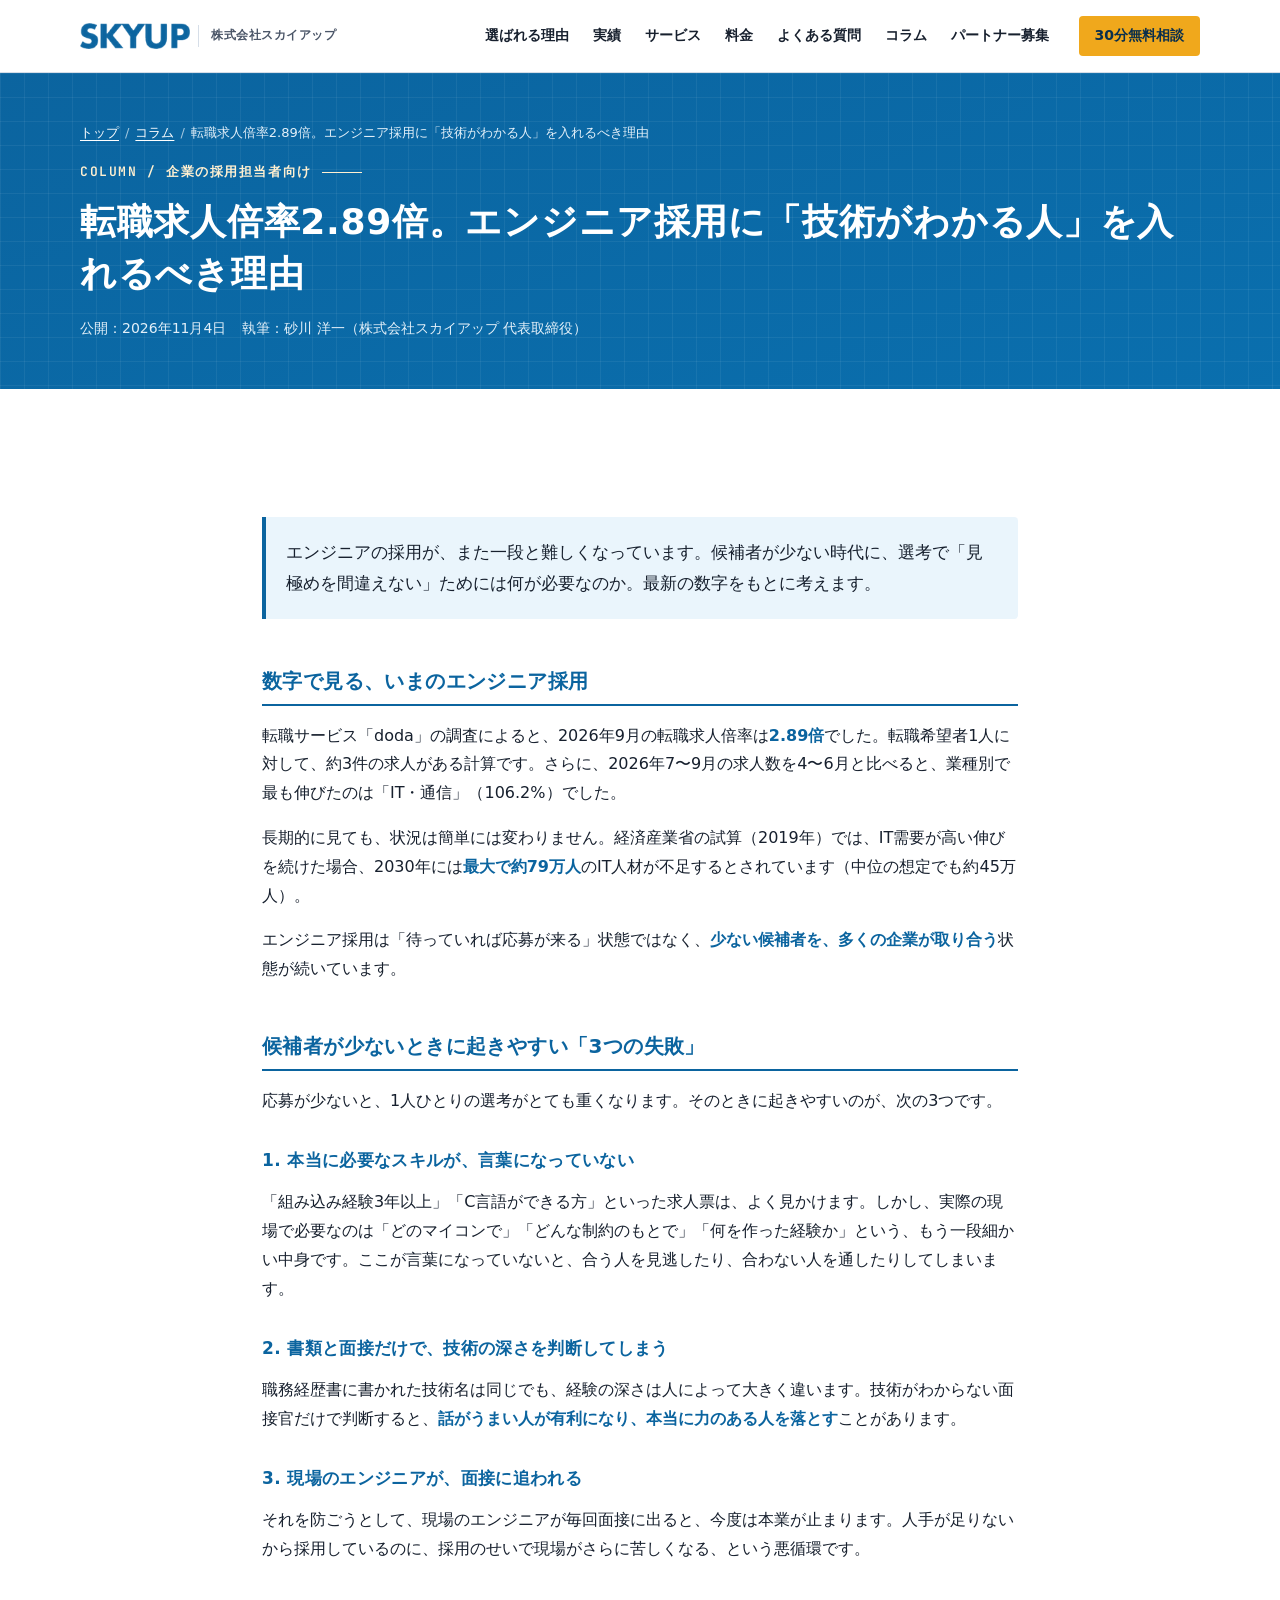
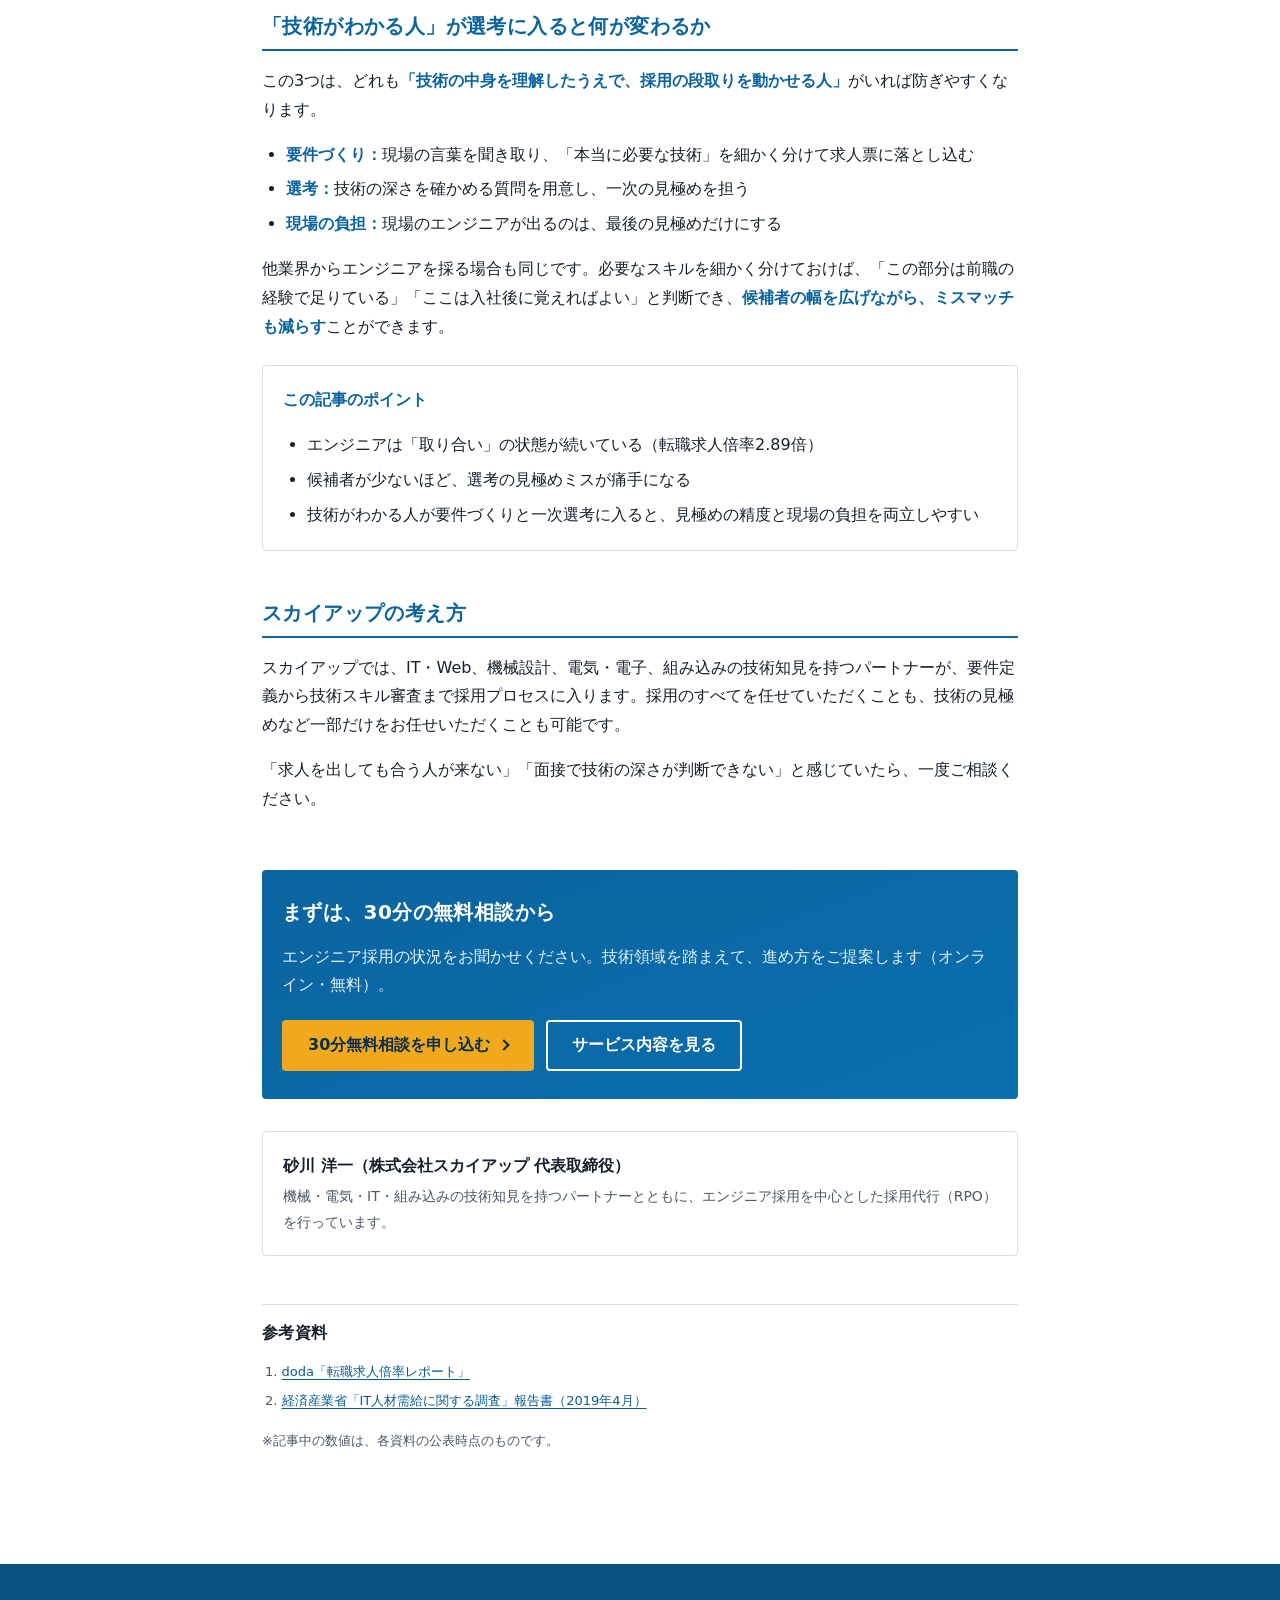
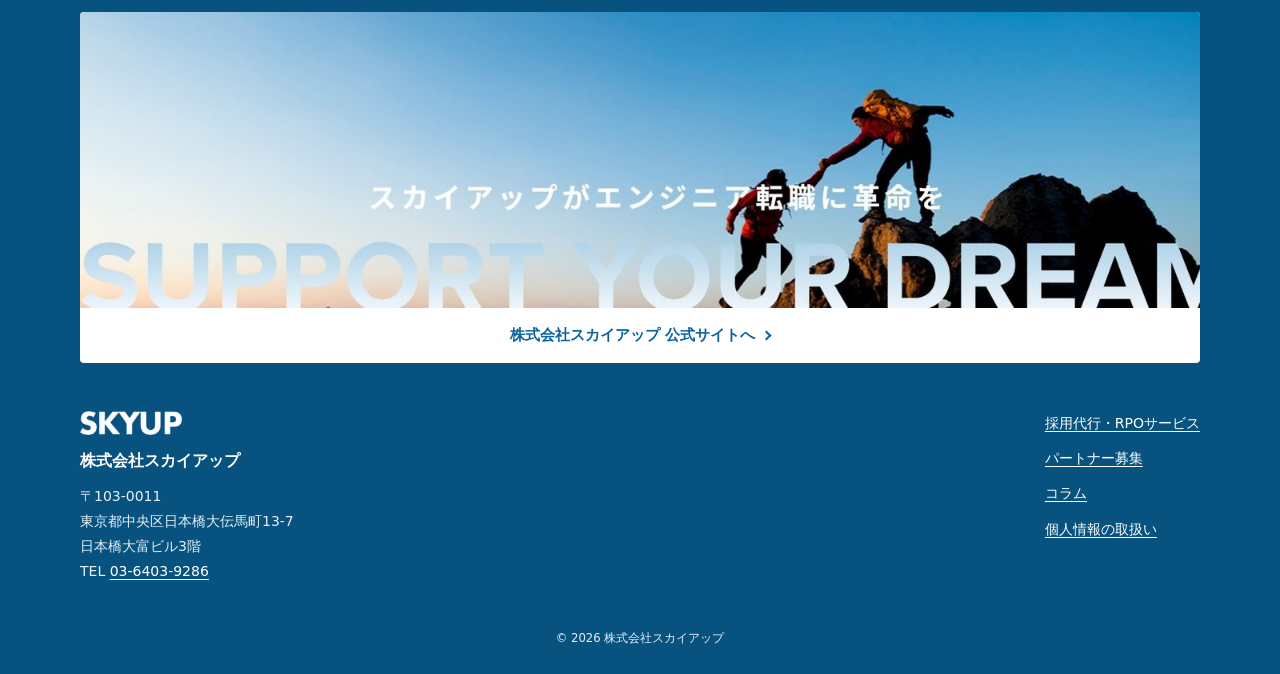
==== commit 2c845d05: "Align content ops with Sunagawa's posting rules doc Co-Authored-By: Claude Opus 5.5 <noreply@anthrop" ====
--- a/column-2026-11-engineer-hiring-tech-screening.html
+++ b/column-2026-11-engineer-hiring-tech-screening.html
@@ -48,7 +48,7 @@
         <h2>数字で見る、いまのエンジニア採用</h2>
         <p>転職サービス「doda」の調査によると、2026年9月の転職求人倍率は<strong>2.89倍</strong>でした。転職希望者1人に対して、約3件の求人がある計算です。さらに、2026年7〜9月の求人数を4〜6月と比べると、業種別で最も伸びたのは「IT・通信」（106.2%）でした。</p>
         <p>長期的に見ても、状況は簡単には変わりません。経済産業省の試算（2019年）では、IT需要が高い伸びを続けた場合、2030年には<strong>最大で約79万人</strong>のIT人材が不足するとされています（中位の想定でも約45万人）。</p>
-        <p>つまり、エンジニア採用は「待っていれば応募が来る」状態ではなく、<strong>少ない候補者を、多くの企業が取り合う</strong>状態が続いています。</p>
+        <p>エンジニア採用は「待っていれば応募が来る」状態ではなく、<strong>少ない候補者を、多くの企業が取り合う</strong>状態が続いています。</p>
 
         <h2>候補者が少ないときに起きやすい「3つの失敗」</h2>
         <p>応募が少ないと、1人ひとりの選考がとても重くなります。そのときに起きやすいのが、次の3つです。</p>
@@ -59,7 +59,7 @@
         <h3>3. 現場のエンジニアが、面接に追われる</h3>
         <p>それを防ごうとして、現場のエンジニアが毎回面接に出ると、今度は本業が止まります。人手が足りないから採用しているのに、採用のせいで現場がさらに苦しくなる、という悪循環です。</p>
 
-        <h2>だからこそ「技術がわかる人」を選考に入れる</h2>
+        <h2>「技術がわかる人」が選考に入ると何が変わるか</h2>
         <p>この3つは、どれも<strong>「技術の中身を理解したうえで、採用の段取りを動かせる人」</strong>がいれば防ぎやすくなります。</p>
         <ul>
           <li><strong>要件づくり：</strong>現場の言葉を聞き取り、「本当に必要な技術」を細かく分けて求人票に落とし込む</li>
